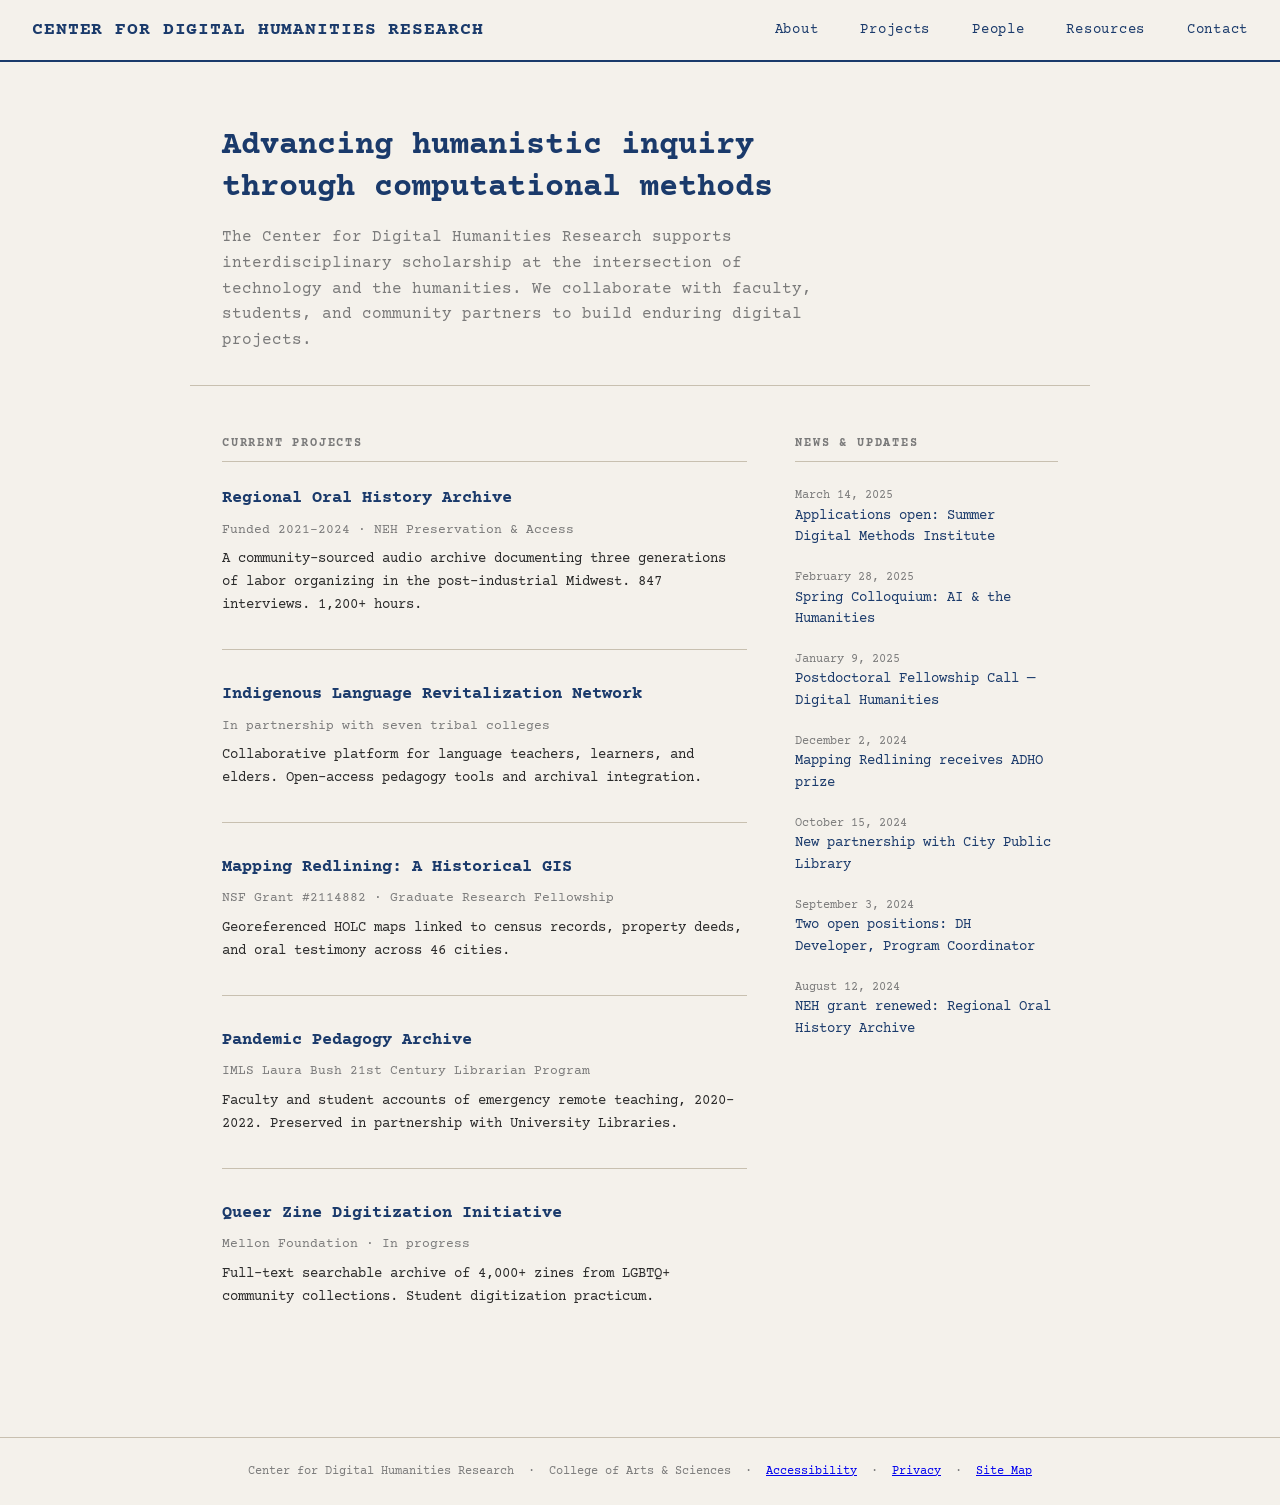
==== index.html @ 34bdc616 "Initial build: 404 Institutional Support Not Found Static e-lit site for ELO 2026. A deliberately br" ====
<!DOCTYPE html>
<html lang="en">
<head>
  <meta charset="UTF-8" />
  <meta name="viewport" content="width=device-width, initial-scale=1.0" />
  <title>Center for Digital Humanities Research</title>
  <link rel="stylesheet" href="style.css" />
</head>
<body>

  <header class="site-header">
    <a href="/" class="logo">CENTER FOR DIGITAL HUMANITIES RESEARCH</a>
    <nav>
      <a href="/about">About</a>
      <a href="/projects">Projects</a>
      <a href="/people">People</a>
      <a href="/resources">Resources</a>
      <a href="/contact">Contact</a>
    </nav>
  </header>

  <section class="hero">
    <h1>Advancing humanistic inquiry<br />through computational methods</h1>
    <p>The Center for Digital Humanities Research supports interdisciplinary scholarship at the intersection of technology and the humanities. We collaborate with faculty, students, and community partners to build enduring digital projects.</p>
  </section>

  <div class="content-grid">
    <main class="projects">
      <h2>Current Projects</h2>

      <article class="project-item">
        <h3><a href="/projects/oral-history-archive">Regional Oral History Archive</a></h3>
        <p class="meta">Funded 2021–2024 · NEH Preservation &amp; Access</p>
        <p>A community-sourced audio archive documenting three generations of labor organizing in the post-industrial Midwest. 847 interviews. 1,200+ hours.</p>
      </article>

      <article class="project-item">
        <h3><a href="/projects/indigenous-language-network">Indigenous Language Revitalization Network</a></h3>
        <p class="meta">In partnership with seven tribal colleges</p>
        <p>Collaborative platform for language teachers, learners, and elders. Open-access pedagogy tools and archival integration.</p>
      </article>

      <article class="project-item">
        <h3><a href="/projects/mapping-redlining">Mapping Redlining: A Historical GIS</a></h3>
        <p class="meta">NSF Grant #2114882 · Graduate Research Fellowship</p>
        <p>Georeferenced HOLC maps linked to census records, property deeds, and oral testimony across 46 cities.</p>
      </article>

      <article class="project-item">
        <h3><a href="/projects/pandemic-pedagogy">Pandemic Pedagogy Archive</a></h3>
        <p class="meta">IMLS Laura Bush 21st Century Librarian Program</p>
        <p>Faculty and student accounts of emergency remote teaching, 2020–2022. Preserved in partnership with University Libraries.</p>
      </article>

      <article class="project-item">
        <h3><a href="/projects/queer-zine-digitization">Queer Zine Digitization Initiative</a></h3>
        <p class="meta">Mellon Foundation · In progress</p>
        <p>Full-text searchable archive of 4,000+ zines from LGBTQ+ community collections. Student digitization practicum.</p>
      </article>

    </main>

    <aside class="news">
      <h2>News &amp; Updates</h2>

      <div class="news-item">
        <span class="date">March 14, 2025</span>
        <a href="/news/spring-institute">Applications open: Summer Digital Methods Institute</a>
      </div>

      <div class="news-item">
        <span class="date">February 28, 2025</span>
        <a href="/news/colloquium">Spring Colloquium: AI &amp; the Humanities</a>
      </div>

      <div class="news-item">
        <span class="date">January 9, 2025</span>
        <a href="/news/postdoc-call">Postdoctoral Fellowship Call — Digital Humanities</a>
      </div>

      <div class="news-item">
        <span class="date">December 2, 2024</span>
        <a href="/news/award">Mapping Redlining receives ADHO prize</a>
      </div>

      <div class="news-item">
        <span class="date">October 15, 2024</span>
        <a href="/news/partnership">New partnership with City Public Library</a>
      </div>

      <div class="news-item">
        <span class="date">September 3, 2024</span>
        <a href="/news/positions">Two open positions: DH Developer, Program Coordinator</a>
      </div>

      <div class="news-item">
        <span class="date">August 12, 2024</span>
        <a href="/news/grant">NEH grant renewed: Regional Oral History Archive</a>
      </div>
    </aside>
  </div>

  <footer class="site-footer">
    Center for Digital Humanities Research &nbsp;·&nbsp; College of Arts &amp; Sciences &nbsp;·&nbsp;
    <a href="/accessibility">Accessibility</a> &nbsp;·&nbsp;
    <a href="/privacy">Privacy</a> &nbsp;·&nbsp;
    <a href="/sitemap">Site Map</a>
  </footer>

  <script src="js/wander.js"></script>
</body>
</html>
---- style.css ----
@import url('https://fonts.googleapis.com/css2?family=Courier+Prime:ital,wght@0,400;0,700;1,400&display=swap');

*, *::before, *::after {
  box-sizing: border-box;
  margin: 0;
  padding: 0;
}

:root {
  --bg: #f4f1eb;
  --text: #2a2a2a;
  --muted: #7a7a7a;
  --blue: #1a3a6b;
  --red: #c0392b;
  --border: #c8c0b0;
  --code-bg: #e8e4dc;
}

html {
  font-family: 'Courier Prime', 'Courier New', monospace;
  background: var(--bg);
  color: var(--text);
  font-size: 16px;
  line-height: 1.6;
}

body {
  min-height: 100vh;
}

/* ─── SITE HEADER ─── */
.site-header {
  border-bottom: 2px solid var(--blue);
  padding: 1rem 2rem;
  display: flex;
  justify-content: space-between;
  align-items: center;
  background: var(--bg);
}

.site-header .logo {
  font-size: 1.1rem;
  font-weight: 700;
  color: var(--blue);
  text-decoration: none;
  letter-spacing: 0.05em;
}

.site-header nav a {
  color: var(--blue);
  text-decoration: none;
  margin-left: 2rem;
  font-size: 0.9rem;
  letter-spacing: 0.05em;
}

.site-header nav a:hover {
  text-decoration: underline;
}

/* ─── INDEX PAGE ─── */
.hero {
  padding: 4rem 2rem 2rem;
  max-width: 900px;
  margin: 0 auto;
  border-bottom: 1px solid var(--border);
}

.hero h1 {
  font-size: 2rem;
  color: var(--blue);
  margin-bottom: 1rem;
  line-height: 1.3;
}

.hero p {
  color: var(--muted);
  font-size: 1rem;
  max-width: 600px;
}

.content-grid {
  max-width: 900px;
  margin: 3rem auto;
  padding: 0 2rem;
  display: grid;
  grid-template-columns: 2fr 1fr;
  gap: 3rem;
}

.projects h2,
.news h2 {
  font-size: 0.75rem;
  letter-spacing: 0.15em;
  text-transform: uppercase;
  color: var(--muted);
  border-bottom: 1px solid var(--border);
  padding-bottom: 0.5rem;
  margin-bottom: 1.5rem;
}

.project-item {
  margin-bottom: 2rem;
  padding-bottom: 2rem;
  border-bottom: 1px solid var(--border);
}

.project-item:last-child {
  border-bottom: none;
}

.project-item h3 {
  font-size: 1.05rem;
  margin-bottom: 0.4rem;
}

.project-item h3 a {
  color: var(--blue);
  text-decoration: none;
}

.project-item h3 a:hover {
  text-decoration: underline;
}

.project-item .meta {
  font-size: 0.8rem;
  color: var(--muted);
  margin-bottom: 0.5rem;
}

.project-item p {
  font-size: 0.9rem;
}

.news-item {
  margin-bottom: 1.2rem;
  font-size: 0.85rem;
}

.news-item .date {
  color: var(--muted);
  display: block;
  font-size: 0.75rem;
}

.news-item a {
  color: var(--blue);
  text-decoration: none;
}

.news-item a:hover {
  text-decoration: underline;
}

/* ─── 404 / POEM PAGES ─── */
.error-page {
  max-width: 700px;
  margin: 0 auto;
  padding: 3rem 2rem 6rem;
}

.error-code {
  font-size: clamp(5rem, 18vw, 10rem);
  font-weight: 700;
  color: var(--red);
  line-height: 1;
  letter-spacing: -0.05em;
  margin-bottom: 0.5rem;
  opacity: 0.15;
  user-select: none;
}

.error-label {
  font-size: 0.75rem;
  letter-spacing: 0.2em;
  text-transform: uppercase;
  color: var(--muted);
  margin-bottom: 3rem;
  border-bottom: 1px solid var(--border);
  padding-bottom: 1rem;
}

.poem {
  margin-bottom: 3rem;
}

.poem-title {
  font-size: 0.7rem;
  letter-spacing: 0.2em;
  text-transform: uppercase;
  color: var(--muted);
  margin-bottom: 1.5rem;
}

.poem pre,
.poem .verse {
  font-family: 'Courier Prime', 'Courier New', monospace;
  font-size: 1rem;
  line-height: 1.8;
  white-space: pre-wrap;
  word-break: break-word;
}

.poem .struck {
  text-decoration: line-through;
  color: var(--muted);
}

.poem .blank {
  display: inline-block;
  min-width: 8ch;
  border-bottom: 1px solid var(--text);
}

.poem .indent-1 { margin-left: 2ch; }
.poem .indent-2 { margin-left: 4ch; }
.poem .indent-3 { margin-left: 6ch; }
.poem .indent-4 { margin-left: 8ch; }
.poem .indent-5 { margin-left: 12ch; }

.poem .bold { font-weight: 700; }
.poem .red { color: var(--red); }
.poem .muted { color: var(--muted); }
.poem .blue { color: var(--blue); }

.poem .center { text-align: center; }
.poem .right { text-align: right; }

.poem hr {
  border: none;
  border-top: 1px solid var(--border);
  margin: 1.5rem 0;
}

/* email poem styling */
.email-thread {
  font-size: 0.9rem;
}

.email-thread .message {
  border-left: 3px solid var(--border);
  padding-left: 1rem;
  margin-bottom: 1.5rem;
}

.email-thread .message .from {
  font-size: 0.75rem;
  color: var(--muted);
  margin-bottom: 0.3rem;
}

.email-thread .message .body {
  line-height: 1.7;
}

.email-thread .unread {
  border-left-color: var(--blue);
}

/* code block poem styling */
.code-poem {
  background: var(--code-bg);
  padding: 1.5rem;
  font-size: 0.9rem;
  line-height: 1.8;
}

/* ─── ERROR METADATA FOOTER ─── */
.error-meta {
  margin-top: 4rem;
  padding-top: 1rem;
  border-top: 1px solid var(--border);
  font-size: 0.72rem;
  color: var(--muted);
  line-height: 2;
}

.error-meta table {
  border-collapse: collapse;
}

.error-meta td:first-child {
  padding-right: 2rem;
  color: var(--muted);
  opacity: 0.6;
}

/* ─── NAV FOOTER ON POEM PAGES ─── */
.wander-prompt {
  margin-top: 3rem;
  font-size: 0.8rem;
  color: var(--muted);
}

.wander-prompt a {
  color: var(--blue);
  text-decoration: none;
}

.wander-prompt a:hover {
  text-decoration: underline;
}

/* ─── SITE FOOTER ─── */
.site-footer {
  border-top: 1px solid var(--border);
  padding: 1.5rem 2rem;
  font-size: 0.75rem;
  color: var(--muted);
  text-align: center;
  margin-top: 4rem;
}

/* ─── RESPONSIVE ─── */
@media (max-width: 650px) {
  .content-grid {
    grid-template-columns: 1fr;
    gap: 2rem;
  }

  .site-header {
    flex-direction: column;
    align-items: flex-start;
    gap: 0.75rem;
  }

  .site-header nav a:first-child {
    margin-left: 0;
  }
}
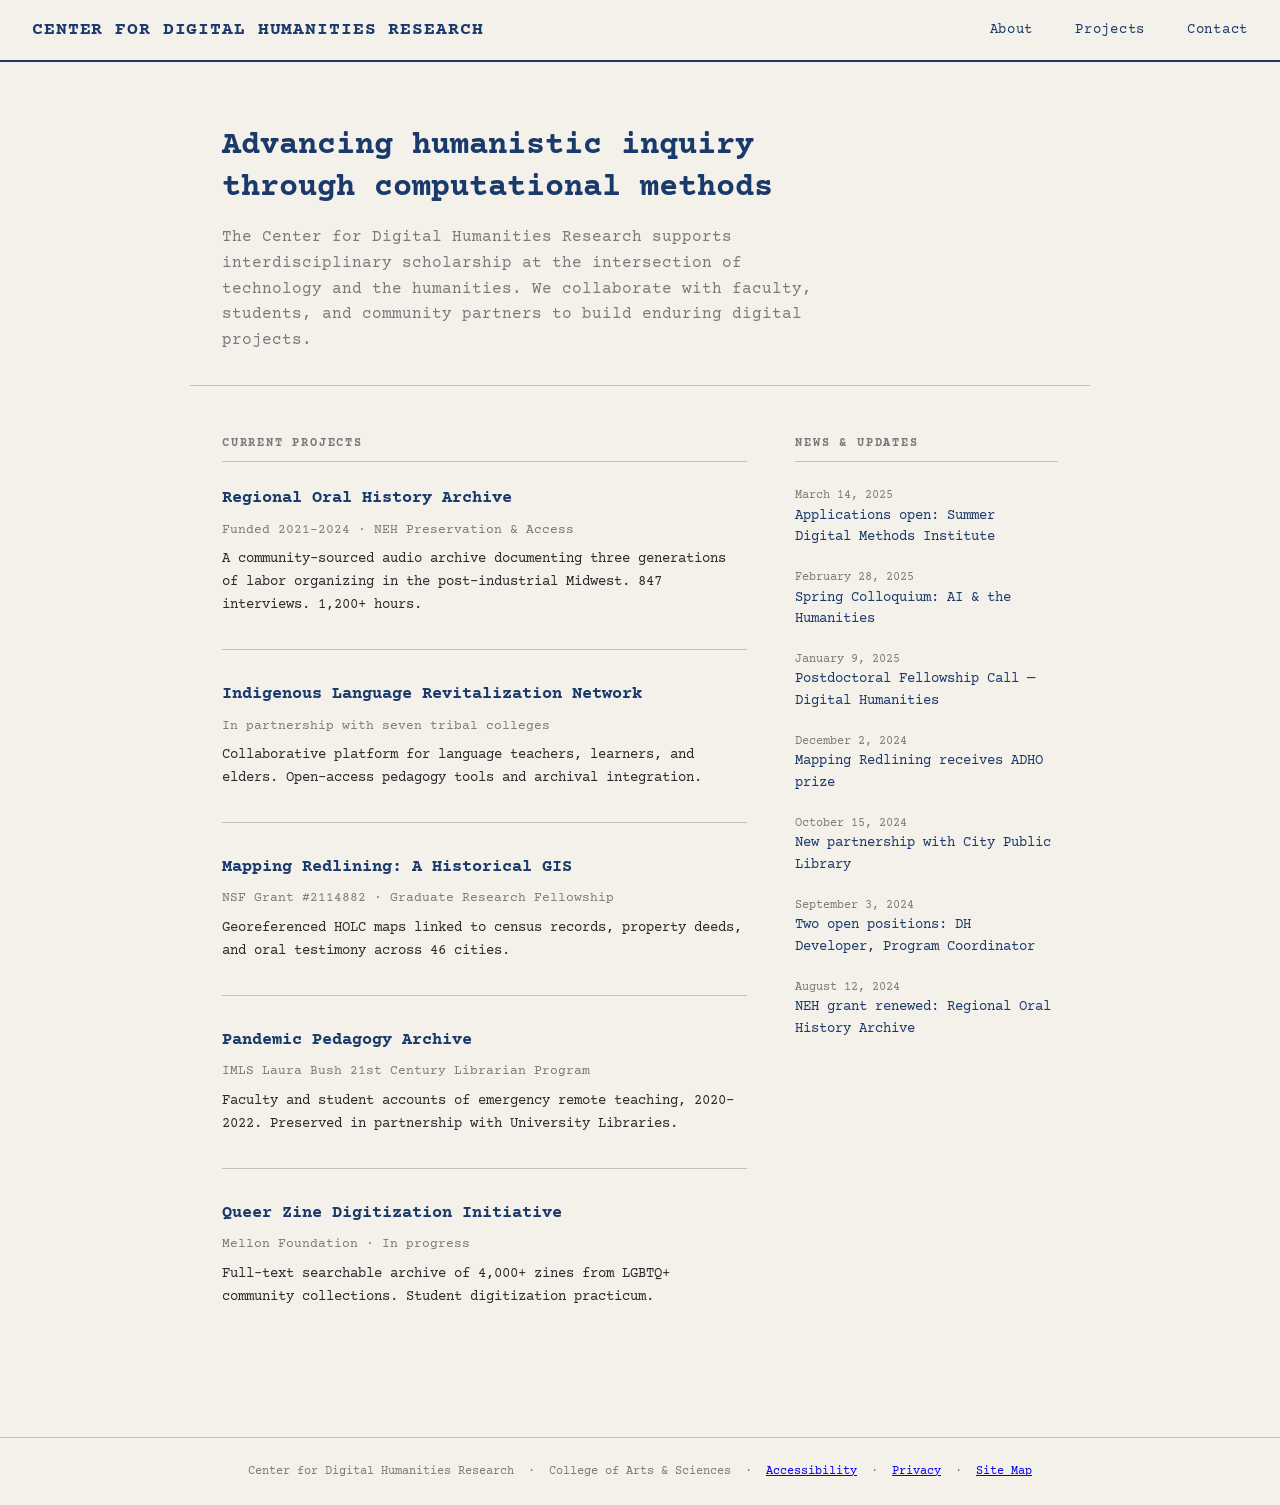
==== commit 5eb1a383: "Add About, Projects, Contact pages; fix nav across all pages - Create about.html with project statem" ====
--- a/index.html
+++ b/index.html
@@ -9,13 +9,11 @@
 <body>
 
   <header class="site-header">
-    <a href="/" class="logo">CENTER FOR DIGITAL HUMANITIES RESEARCH</a>
+    <a href="index.html" class="logo real-link">CENTER FOR DIGITAL HUMANITIES RESEARCH</a>
     <nav>
-      <a href="/about">About</a>
-      <a href="/projects">Projects</a>
-      <a href="/people">People</a>
-      <a href="/resources">Resources</a>
-      <a href="/contact">Contact</a>
+      <a href="about.html" class="real-link">About</a>
+      <a href="projects.html" class="real-link">Projects</a>
+      <a href="contact.html" class="real-link">Contact</a>
     </nav>
   </header>
 
